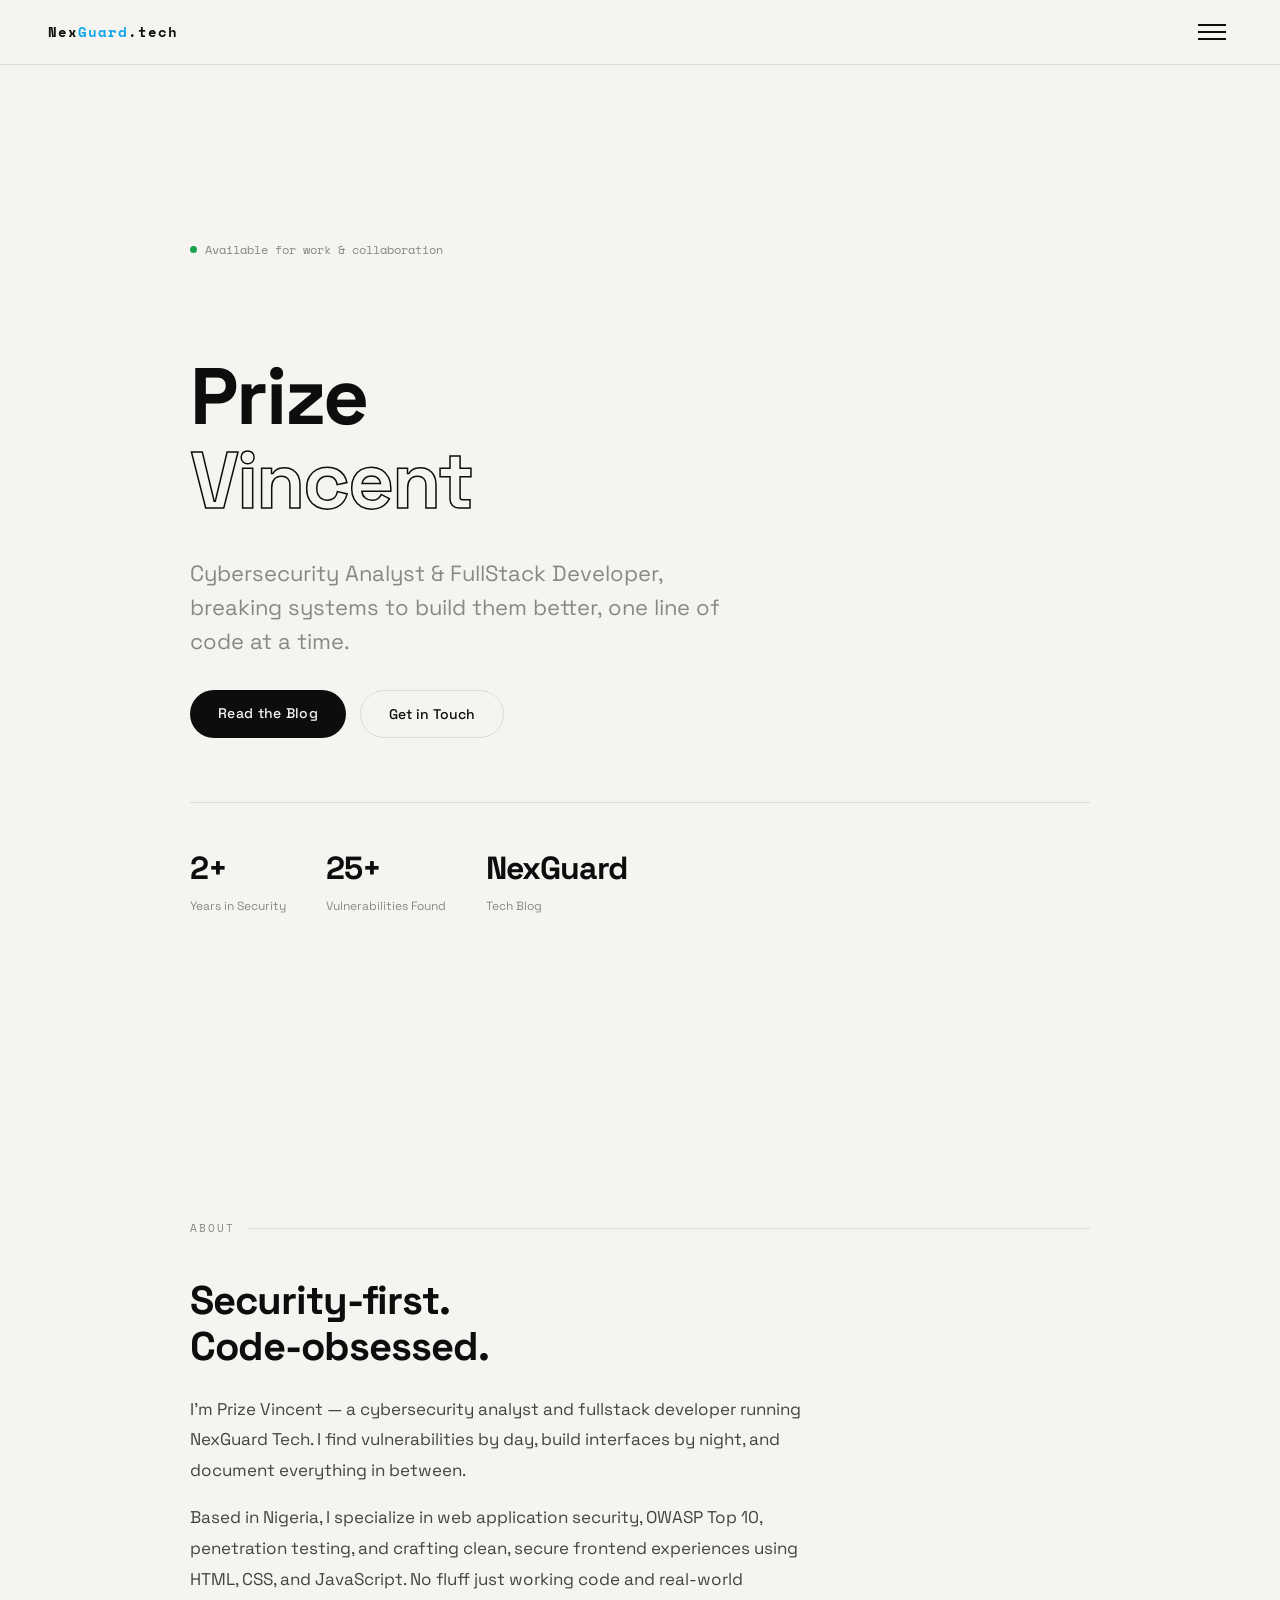
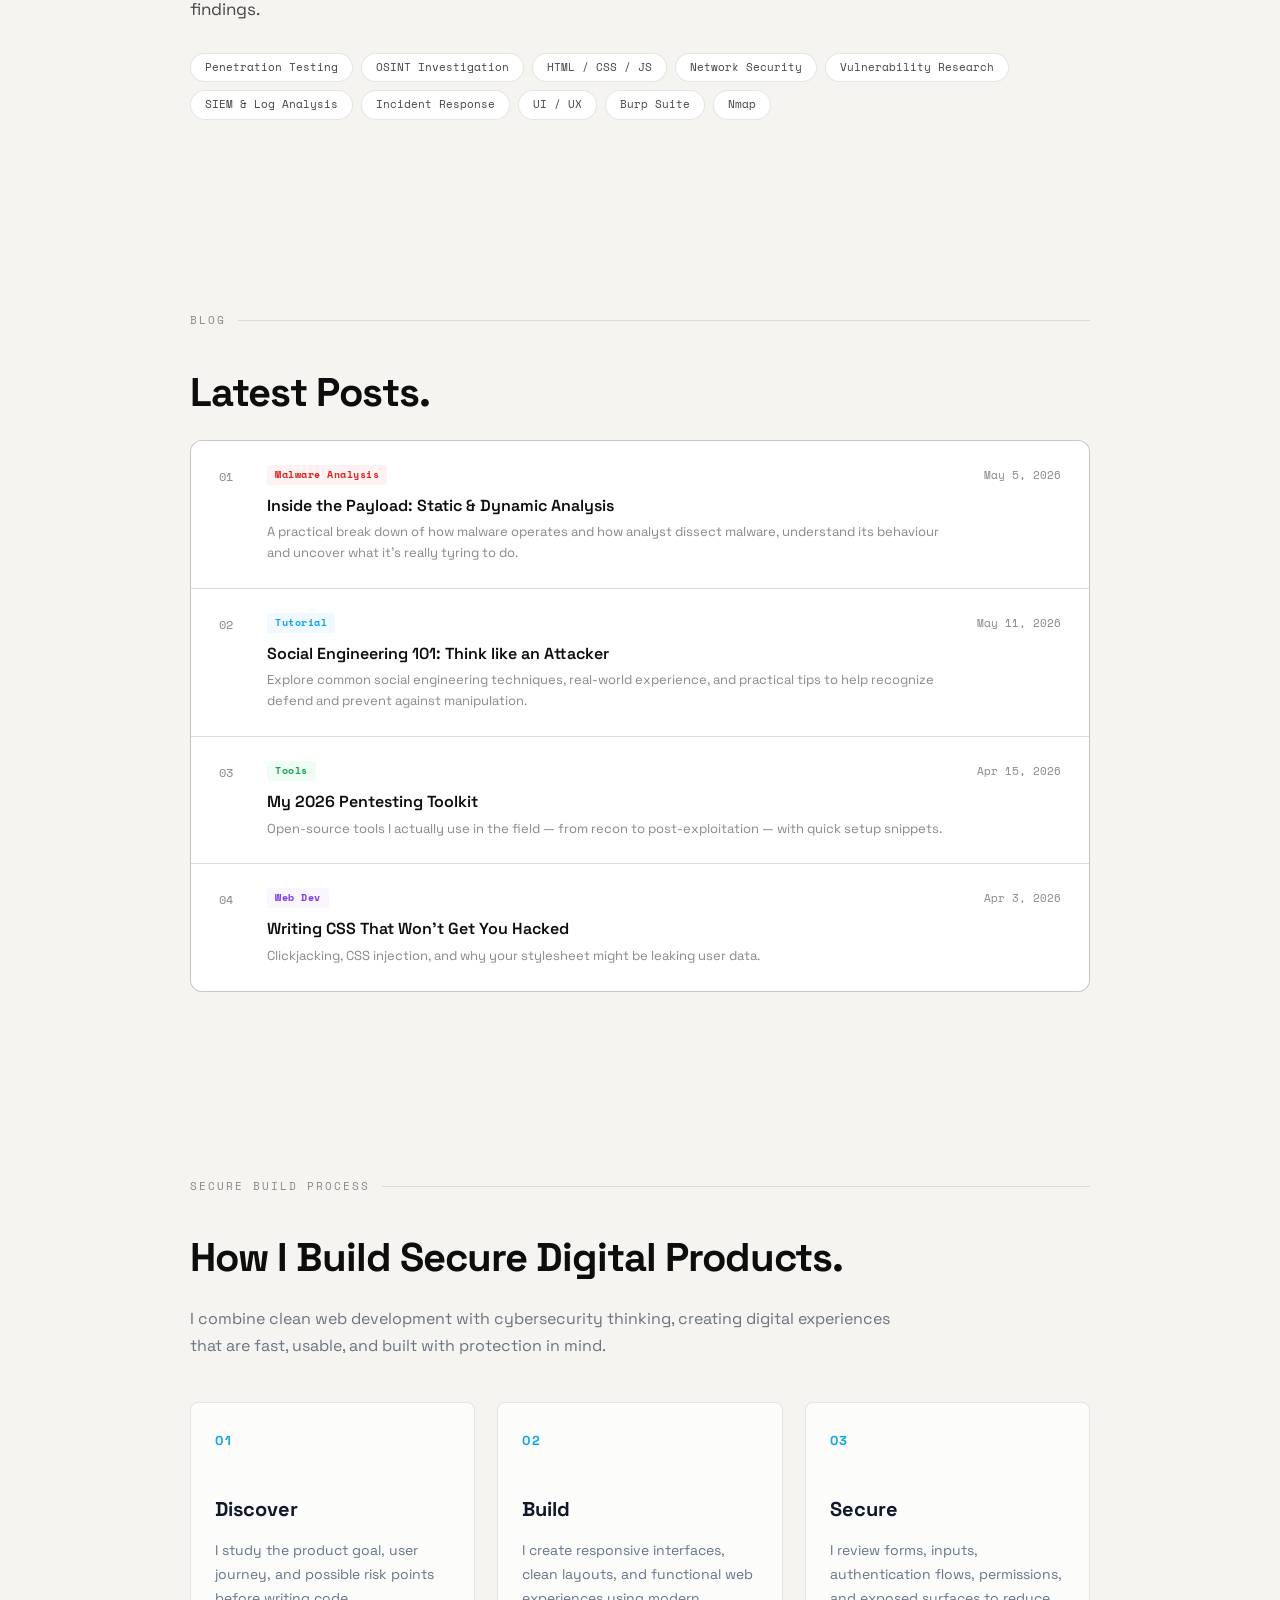
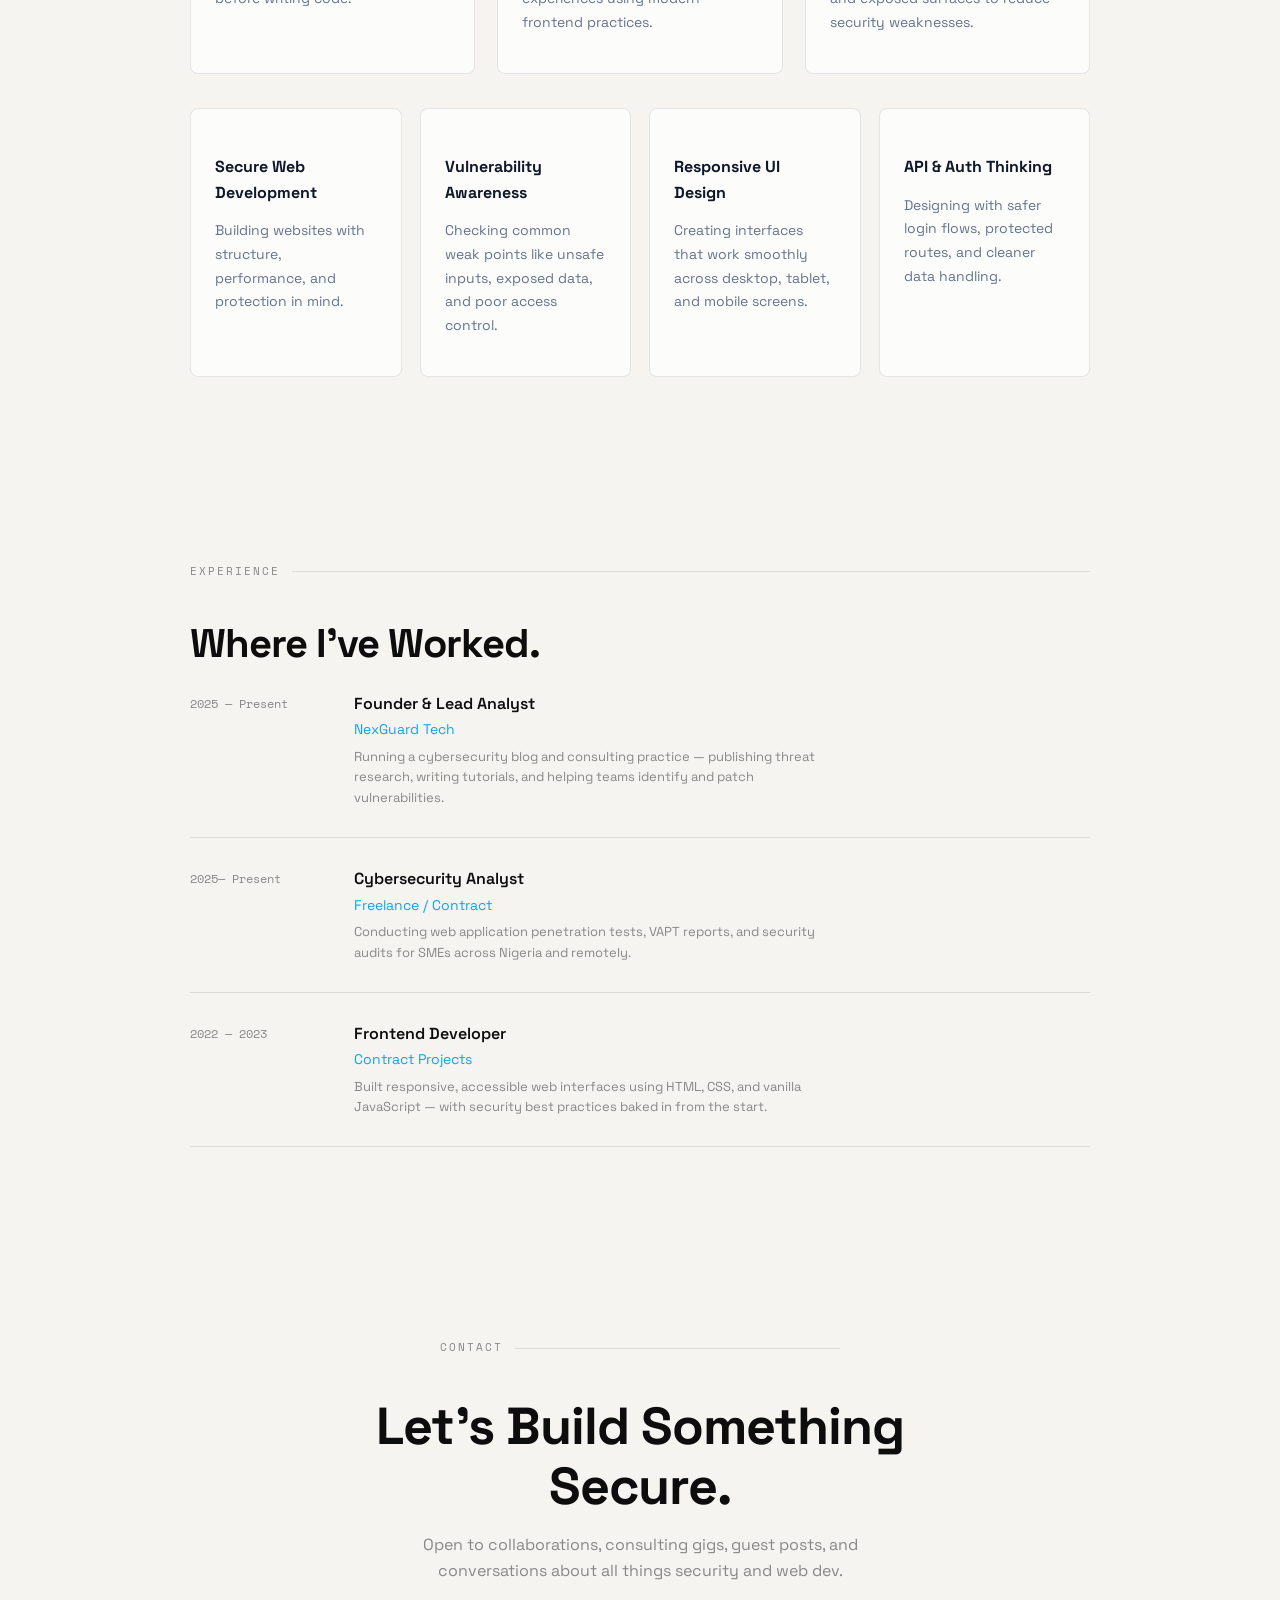
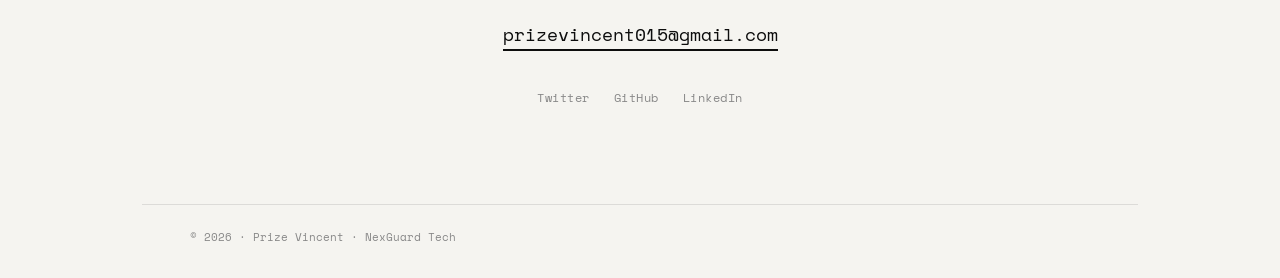
==== CODING folders/My Portfolio/index.html @ 0b5ee286 "Add hamburger menu navigation" ====
<!DOCTYPE html>
<html lang="en">
<head>
<meta charset="UTF-8"/>
<meta name="viewport" content="width=device-width, initial-scale=1.0"/>
<title>NexGuard Tech</title>
<link rel="preconnect" href="https://fonts.googleapis.com"/>
<link href="https://fonts.googleapis.com/css2?family=Space+Grotesk:wght@300;400;500;600;700&family=Space+Mono:wght@400;700&display=swap" rel="stylesheet"/>
<link rel="stylesheet" href="style.css"/>
</head>
<body>
<!-- NAV -->
<nav>
  <a class="nav-logo" href="#hero">Nex<span>Guard</span>.tech</a>

  <button class="menu-toggle" aria-label="Open menu">
    <span></span>
    <span></span>
    <span></span>
  </button>

  <div class="nav-links">
    <a href="#about">About</a>
    <a href="#code">Security Build Process</a>
    <a href="#experience">Experience</a>
    <a href="live-builds.html">Live Builds</a>
    <a href="#contact" class="nav-cta">Contact</a>
  </div>
</nav>


<!-- HERO -->
<section id="hero">
  <div class="hero-tag">
    <span class="hero-dot"></span>
    Available for work &amp; collaboration
  </div>
  <h1 class="hero-name">Prize<br><em>Vincent</em></h1>
  <p class="hero-sub">Cybersecurity Analyst &amp; FullStack Developer, breaking systems to build them better, one line of code at a time.</p>
  <div class="hero-actions">
    <a href="#blog" class="btn-primary">Read the Blog</a>
    <a href="#contact" class="btn-ghost">Get in Touch</a>
  </div>
  <div class="hero-stats">
    <div>
      <div class="stat-num">2+</div>
      <div class="stat-label">Years in Security</div>
    </div>
    <div>
      <div class="stat-num">25+</div>
      <div class="stat-label">Vulnerabilities Found</div>
    </div>
    <div>
      <div class="stat-num">NexGuard</div>
      <div class="stat-label">Tech Blog</div>
    </div>
  </div>
</section>

<!-- ABOUT -->
<section id="about">
  <div class="section-label">About</div>
  <h2 class="section-title">Security-first.<br>Code-obsessed.</h2>
  <p>I'm Prize Vincent — a cybersecurity analyst and fullstack developer running NexGuard Tech. I find vulnerabilities by day, build interfaces by night, and document everything in between.</p>
  <p>Based in Nigeria, I specialize in web application security, OWASP Top 10, penetration testing, and crafting clean, secure frontend experiences using HTML, CSS, and JavaScript. No fluff just working code and real-world findings.</p>
  <div class="about-chips">
    <span class="chip">Penetration Testing</span>
    <span class="chip">OSINT Investigation</span>
    <span class="chip">HTML / CSS / JS</span>
    <span class="chip">Network Security</span>
    <span class="chip">Vulnerability Research</span>
    <span class="chip">SIEM & Log Analysis</span>
    <span class="chip">Incident Response</span>
    <span class="chip">UI / UX</span>
    <span class="chip">Burp Suite</span>
    <span class="chip">Nmap</span>
  </div>
</section>

<!-- BLOG -->
<section id="blog">
  <div class="section-label">Blog</div>
  <h2 class="section-title">Latest Posts.</h2>
  <div class="posts-grid">
    <div class="post-item">
      <span class="post-num">01</span>
      <div class="post-body">
        <div class="post-tags"><span class="tag threat">Malware Analysis</span></div>
        <div class="post-title">Inside the Payload: Static & Dynamic Analysis</div>
        <div class="post-excerpt">A practical break down of how malware operates and how analyst dissect malware, understand its behaviour and uncover what it's really tyring to do.</div>
      </div>
      <span class="post-date">May 5, 2026</span>
    </div>
    <div class="post-item">
      <span class="post-num">02</span>
      <div class="post-body">
        <div class="post-tags"><span class="tag tutorial">Tutorial</span></div>
        <div class="post-title">Social Engineering 101: Think like an Attacker</div>
        <div class="post-excerpt">Explore common social engineering techniques, real-world experience, and practical tips to help recognize defend and prevent against manipulation.</div>
      </div>
      <span class="post-date">May 11, 2026</span>
    </div>
    <div class="post-item">
      <span class="post-num">03</span>
      <div class="post-body">
        <div class="post-tags"><span class="tag tools">Tools</span></div>
        <div class="post-title">My 2026 Pentesting Toolkit</div>
        <div class="post-excerpt">Open-source tools I actually use in the field — from recon to post-exploitation — with quick setup snippets.</div>
      </div>
      <span class="post-date">Apr 15, 2026</span>
    </div>
    <div class="post-item">
      <span class="post-num">04</span>
      <div class="post-body">
        <div class="post-tags"><span class="tag web">Web Dev</span></div>
        <div class="post-title">Writing CSS That Won't Get You Hacked</div>
        <div class="post-excerpt">Clickjacking, CSS injection, and why your stylesheet might be leaking user data.</div>
      </div>
      <span class="post-date">Apr 3, 2026</span>
    </div>
  </div>
</section>

<!-- SECURE BUILD PROCESS -->
<section id="code" class="secure-build">
  <div class="section-label">Secure Build Process</div>
  <h2 class="section-title">How I Build Secure Digital Products.</h2>
  <p class="code-intro">
    I combine clean web development with cybersecurity thinking, creating digital experiences that are fast, usable, and built with protection in mind.
  </p>

  <div class="build-flow">
    <div class="build-step">
      <span class="step-number">01</span>
      <h3>Discover</h3>
      <p>
        I study the product goal, user journey, and possible risk points before writing code.
      </p>
    </div>

    <div class="build-step">
      <span class="step-number">02</span>
      <h3>Build</h3>
      <p>
        I create responsive interfaces, clean layouts, and functional web experiences using modern frontend practices.
      </p>
    </div>

    <div class="build-step">
      <span class="step-number">03</span>
      <h3>Secure</h3>
      <p>
        I review forms, inputs, authentication flows, permissions, and exposed surfaces to reduce security weaknesses.
      </p>
    </div>
  </div>

  <div class="security-grid">
    <div class="security-card">
      <h4>Secure Web Development</h4>
      <p>Building websites with structure, performance, and protection in mind.</p>
    </div>

    <div class="security-card">
      <h4>Vulnerability Awareness</h4>
      <p>Checking common weak points like unsafe inputs, exposed data, and poor access control.</p>
    </div>

    <div class="security-card">
      <h4>Responsive UI Design</h4>
      <p>Creating interfaces that work smoothly across desktop, tablet, and mobile screens.</p>
    </div>

    <div class="security-card">
      <h4>API & Auth Thinking</h4>
      <p>Designing with safer login flows, protected routes, and cleaner data handling.</p>
    </div>
  </div>
</section>


<!-- EXPERIENCE -->
<section id="experience">
  <div class="section-label">Experience</div>
  <h2 class="section-title">Where I've Worked.</h2>
  <div class="exp-list">
    <div class="exp-item">
      <div class="exp-date">2025 — Present</div>
      <div>
        <div class="exp-role">Founder &amp; Lead Analyst</div>
        <div class="exp-company">NexGuard Tech</div>
        <div class="exp-desc">Running a cybersecurity blog and consulting practice — publishing threat research, writing tutorials, and helping teams identify and patch vulnerabilities.</div>
      </div>
    </div>
    <div class="exp-item">
      <div class="exp-date">2025— Present</div>
      <div>
        <div class="exp-role">Cybersecurity Analyst</div>
        <div class="exp-company">Freelance / Contract</div>
        <div class="exp-desc">Conducting web application penetration tests, VAPT reports, and security audits for SMEs across Nigeria and remotely.</div>
      </div>
    </div>
    <div class="exp-item">
      <div class="exp-date">2022 — 2023</div>
      <div>
        <div class="exp-role">Frontend Developer</div>
        <div class="exp-company">Contract Projects</div>
        <div class="exp-desc">Built responsive, accessible web interfaces using HTML, CSS, and vanilla JavaScript — with security best practices baked in from the start.</div>
      </div>
    </div>
  </div>
</section>

<!-- CONTACT -->
<section id="contact">
  <div class="section-label" style="justify-content:center; max-width:400px; margin:0 auto 40px;">Contact</div>
  <h2 class="section-title" style="max-width:560px; margin:0 auto 16px;">Let's Build Something Secure.</h2>
  <p>Open to collaborations, consulting gigs, guest posts, and conversations about all things security and web dev.</p>
  <a href="mailto:hello@nexguardtech.com" class="contact-email">prizevincent015@gmail.com</a>
  <div class="social-links">
    <a href="#">Twitter</a>
    <a href="#">GitHub</a>
    <a href="#">LinkedIn</a>
  </div>
</section>

<!-- FOOTER -->
<footer>
  <span>© 2026 · Prize Vincent · NexGuard Tech</span>

</footer>

<script>
  const menuToggle = document.querySelector(".menu-toggle");
  const navLinks = document.querySelector(".nav-links");

  menuToggle.addEventListener("click", () => {
    navLinks.classList.toggle("active");
  });
</script>

</body>
</html>
---- CODING folders/My Portfolio/style.css ----
*::before,
*::after {
  box-sizing: border-box;
  margin: 0;
  padding: 0;
}

:root {
  --bg: #f5f4f0;
  --bg2: #eceae3;
  --fg: #0d0d0d;
  --fg2: #444;
  --fg3: #888;
  --accent: #1a1a2e;
  --cyan: #0ea5e9;
  --green: #16a34a;
  --red: #dc2626;
  --border: rgba(0, 0, 0, 0.1);
  --card: #fff;
  --mono: "Space Mono", monospace;
  --sans: "Space Grotesk", sans-serif;
}

html {
  scroll-behavior: smooth;
}

body {
  font-family: var(--sans);
  background: var(--bg);
  color: var(--fg);
  line-height: 1.6;
  overflow-x: hidden;
}

/* ─── NAV ─── */
nav {
  position: fixed;
  top: 0;
  left: 0;
  right: 0;
  z-index: 100;
  display: flex;
  align-items: center;
  justify-content: space-between;
  padding: 18px 48px;
  background: rgba(245, 244, 240, 0.88);
  backdrop-filter: blur(12px);
  border-bottom: 1px solid var(--border);
}

.nav-logo {
  font-family: var(--mono);
  font-size: 14px;
  font-weight: 700;
  letter-spacing: 1px;
  color: var(--fg);
  text-decoration: none;
}

.nav-logo span {
  color: var(--cyan);
}

.menu-toggle {
  display: flex;
  flex-direction: column;
  gap: 5px;
  background: none;
  border: none;
  cursor: pointer;
  padding: 6px;
}

.menu-toggle span {
  width: 28px;
  height: 2px;
  background: var(--fg);
  display: block;
}

.nav-links {
  display: none;
  position: absolute;
  top: 100%;
  right: 48px;
  min-width: 230px;
  flex-direction: column;
  align-items: stretch;
  gap: 0;
  padding: 10px;
  background: var(--card);
  border: 1px solid var(--border);
  border-radius: 8px;
  box-shadow: 0 18px 45px rgba(0, 0, 0, 0.08);
}

.nav-links.active {
  display: flex;
}

.nav-links a {
  font-size: 13px;
  color: var(--fg2);
  text-decoration: none;
  letter-spacing: 0.3px;
  padding: 10px 12px;
  border-radius: 6px;
  transition: color 0.2s, background 0.2s;
}

.nav-links a:hover {
  color: var(--fg);
  background: var(--bg2);
}

.nav-cta {
  font-size: 12px;
  padding: 10px 12px;
  background: var(--fg);
  color: var(--bg);
  border-radius: 6px;
  text-decoration: none;
  font-weight: 500;
  letter-spacing: 0.5px;
  transition: opacity 0.2s;
}

.nav-cta:hover {
  opacity: 0.8;
}


/* ─── SECTIONS ─── */
section {
  padding: 96px 48px;
  max-width: 900px;
  margin: 0 auto;
}

/* ─── HERO ─── */
#hero {
  min-height: 100vh;
  display: flex;
  flex-direction: column;
  justify-content: center;
  padding-top: 120px;
}
.hero-tag {
  display: inline-flex;
  align-items: center;
  gap: 8px;
  font-family: var(--mono);
  font-size: 12px;
  color: var(--fg3);
  margin-bottom: 28px;
}
.hero-dot {
  width: 7px;
  height: 7px;
  border-radius: 50%;
  background: var(--green);
  animation: blink 2s infinite;
}
@keyframes blink {
  0%,
  100% {
    opacity: 1;
  }
  50% {
    opacity: 0.2;
  }
}

h1.hero-name {
  font-size: clamp(48px, 8vw, 80px);
  font-weight: 700;
  line-height: 1.05;
  letter-spacing: -2px;
  color: var(--fg);
  margin-bottom: 12px;
}
h1.hero-name em {
  font-style: normal;
  color: transparent;
  -webkit-text-stroke: 1.5px var(--fg);
}
.hero-sub {
  font-size: clamp(16px, 2.5vw, 22px);
  color: var(--fg3);
  font-weight: 400;
  margin-bottom: 32px;
  max-width: 540px;
  line-height: 1.55;
}
.hero-actions {
  display: flex;
  gap: 14px;
  flex-wrap: wrap;
}
.btn-primary {
  padding: 12px 28px;
  background: var(--fg);
  color: var(--bg);
  border-radius: 100px;
  text-decoration: none;
  font-size: 14px;
  font-weight: 500;
  letter-spacing: 0.3px;
  transition: opacity 0.2s;
}
.btn-primary:hover {
  opacity: 0.75;
}
.btn-ghost {
  padding: 12px 28px;
  background: transparent;
  color: var(--fg);
  border-radius: 100px;
  text-decoration: none;
  font-size: 14px;
  font-weight: 500;
  border: 1px solid var(--border);
  transition: background 0.2s;
}
.btn-ghost:hover {
  background: var(--bg2);
}

.hero-stats {
  display: flex;
  gap: 40px;
  margin-top: 64px;
  padding-top: 40px;
  border-top: 1px solid var(--border);
}
.stat-num {
  font-size: 32px;
  font-weight: 700;
  color: var(--fg);
  letter-spacing: -1px;
}
.stat-label {
  font-size: 12px;
  color: var(--fg3);
  margin-top: 2px;
}

/* ─── SECTION HEADINGS ─── */
.section-label {
  font-family: var(--mono);
  font-size: 11px;
  letter-spacing: 2px;
  text-transform: uppercase;
  color: var(--fg3);
  margin-bottom: 40px;
  display: flex;
  align-items: center;
  gap: 12px;
}
.section-label::after {
  content: "";
  flex: 1;
  height: 1px;
  background: var(--border);
}

h2.section-title {
  font-size: clamp(28px, 4vw, 40px);
  font-weight: 700;
  letter-spacing: -1px;
  margin-bottom: 24px;
  line-height: 1.15;
}

/* ─── ABOUT ─── */
#about p {
  font-size: 17px;
  color: var(--fg2);
  max-width: 620px;
  line-height: 1.8;
  margin-bottom: 16px;
}
.about-chips {
  display: flex;
  flex-wrap: wrap;
  gap: 8px;
  margin-top: 28px;
}
.chip {
  font-family: var(--mono);
  font-size: 11px;
  padding: 5px 14px;
  border: 1px solid var(--border);
  border-radius: 100px;
  color: var(--fg2);
  background: var(--card);
}

/* ─── BLOG ─── */
.posts-grid {
  display: flex;
  flex-direction: column;
  gap: 1px;
  background: var(--border);
  border: 1px solid var(--border);
  border-radius: 12px;
  overflow: hidden;
}
.post-item {
  background: var(--card);
  padding: 24px 28px;
  display: flex;
  align-items: flex-start;
  gap: 20px;
  text-decoration: none;
  color: inherit;
  transition: background 0.15s;
  cursor: pointer;
}
.post-item:hover {
  background: var(--bg2);
}
.post-num {
  font-family: var(--mono);
  font-size: 12px;
  color: var(--fg3);
  min-width: 28px;
  padding-top: 2px;
}
.post-body {
  flex: 1;
}
.post-tags {
  display: flex;
  gap: 8px;
  margin-bottom: 8px;
}
.tag {
  font-family: var(--mono);
  font-size: 10px;
  letter-spacing: 0.5px;
  padding: 2px 8px;
  border-radius: 3px;
  font-weight: 700;
}
.tag.threat {
  background: #fef2f2;
  color: var(--red);
}
.tag.tutorial {
  background: #f0f9ff;
  color: var(--cyan);
}
.tag.tools {
  background: #f0fdf4;
  color: var(--green);
}
.tag.web {
  background: #faf5ff;
  color: #7c3aed;
}
.post-title {
  font-size: 16px;
  font-weight: 600;
  margin-bottom: 4px;
}
.post-excerpt {
  font-size: 13px;
  color: var(--fg3);
  line-height: 1.6;
}
.post-date {
  font-family: var(--mono);
  font-size: 11px;
  color: var(--fg3);
  min-width: 90px;
  text-align: right;
  padding-top: 2px;
}

.secure-build {
  padding: 90px 6%;
}

.secure-build .code-intro {
  max-width: 720px;
  margin-bottom: 42px;
  color: #6b7280;
  font-size: 16px;
  line-height: 1.7;
}

.build-flow {
  display: grid;
  grid-template-columns: repeat(3, 1fr);
  gap: 22px;
  margin-bottom: 34px;
}

.build-step,
.security-card {
  border: 1px solid rgba(15, 23, 42, 0.1);
  background: rgba(255, 255, 255, 0.72);
  border-radius: 8px;
  padding: 24px;
  transition: transform 0.25s ease, border-color 0.25s ease, box-shadow 0.25s ease;
}

.build-step:hover,
.security-card:hover {
  transform: translateY(-4px);
  border-color: rgba(14, 165, 233, 0.45);
  box-shadow: 0 18px 45px rgba(15, 23, 42, 0.08);
}

.step-number {
  display: inline-block;
  margin-bottom: 22px;
  color: #0ea5e9;
  font-size: 13px;
  font-weight: 700;
  letter-spacing: 1.5px;
}

.build-step h3,
.security-card h4 {
  margin-bottom: 10px;
  color: #0f172a;
  font-size: 20px;
}

.build-step p,
.security-card p {
  color: #64748b;
  font-size: 14px;
  line-height: 1.7;
}

.security-grid {
  display: grid;
  grid-template-columns: repeat(4, 1fr);
  gap: 18px;
}

.security-card h4 {
  font-size: 16px;
}

@media (max-width: 900px) {
  .build-flow,
  .security-grid {
    grid-template-columns: repeat(2, 1fr);
  }
}

@media (max-width: 620px) {
  .secure-build {
    padding: 70px 5%;
  }

  .build-flow,
  .security-grid {
    grid-template-columns: 1fr;
  }
}

/* ─── EXPERIENCE ─── */
.exp-list {
  display: flex;
  flex-direction: column;
}
.exp-item {
  display: grid;
  grid-template-columns: 140px 1fr;
  gap: 24px;
  padding: 28px 0;
  border-bottom: 1px solid var(--border);
  align-items: start;
}
.exp-item:first-child {
  padding-top: 0;
}
.exp-date {
  font-family: var(--mono);
  font-size: 12px;
  color: var(--fg3);
  padding-top: 3px;
}
.exp-role {
  font-size: 16px;
  font-weight: 600;
  color: var(--fg);
}
.exp-company {
  font-size: 14px;
  color: var(--cyan);
  margin-top: 2px;
}
.exp-desc {
  font-size: 13px;
  color: var(--fg3);
  margin-top: 6px;
  line-height: 1.6;
  max-width: 480px;
}

/* ─── CONTACT ─── */
#contact {
  text-align: center;
}
#contact h2 {
  font-size: clamp(32px, 5vw, 52px);
  max-width: 600px;
  margin: 0 auto 20px;
}
#contact p {
  color: var(--fg3);
  font-size: 16px;
  margin-bottom: 36px;
  max-width: 440px;
  margin-left: auto;
  margin-right: auto;
}
.contact-email {
  font-family: var(--mono);
  font-size: 18px;
  color: var(--fg);
  text-decoration: none;
  border-bottom: 2px solid var(--fg);
  padding-bottom: 2px;
  transition: opacity 0.2s;
}
.contact-email:hover {
  opacity: 0.5;
}
.social-links {
  display: flex;
  justify-content: center;
  gap: 24px;
  margin-top: 40px;
}
.social-links a {
  font-family: var(--mono);
  font-size: 12px;
  color: var(--fg3);
  text-decoration: none;
  letter-spacing: 0.5px;
  transition: color 0.2s;
}
.social-links a:hover {
  color: var(--fg);
}

/* ─── FOOTER ─── */
footer {
  max-width: 900px;
  margin: 0 auto;
  padding: 24px 48px;
  border-top: 1px solid var(--border);
  display: flex;
  justify-content: space-between;
  align-items: center;
  font-family: var(--mono);
  font-size: 11px;
  color: var(--fg3);
}


/* LIVE BUILDS PAGE */
.live-builds-hero {
  min-height: 62vh;
  max-width: 1100px;
  padding-top: 150px;
  display: flex;
  flex-direction: column;
  justify-content: center;
}

.live-builds-hero h1 {
  font-size: clamp(52px, 9vw, 110px);
  line-height: 0.95;
  letter-spacing: -3px;
  margin-bottom: 24px;
  color: var(--fg);
}

.live-builds-hero p {
  max-width: 620px;
  color: var(--fg3);
  font-size: clamp(16px, 2vw, 20px);
  line-height: 1.7;
}

.live-builds-section {
  max-width: 1100px;
  padding-top: 40px;
}

.live-builds-grid {
  display: grid;
  grid-template-columns: repeat(2, 1fr);
  gap: 24px;
}

.live-build-card {
  background: var(--card);
  border: 1px solid var(--border);
  border-radius: 8px;
  overflow: hidden;
  transition: transform 0.25s ease, box-shadow 0.25s ease, border-color 0.25s ease;
}

.live-build-card:hover {
  transform: translateY(-5px);
  border-color: rgba(14, 165, 233, 0.45);
  box-shadow: 0 20px 50px rgba(0, 0, 0, 0.08);
}

.live-build-preview {
  width: 100%;
  aspect-ratio: 16 / 10;
  background: var(--bg2);
  border-bottom: 1px solid var(--border);
  overflow: hidden;
}

.live-build-preview img {
  width: 100%;
  height: 100%;
  object-fit: cover;
  display: block;
}

.live-build-content {
  padding: 24px;
}

.live-build-category {
  display: inline-block;
  font-family: var(--mono);
  font-size: 10px;
  letter-spacing: 1px;
  text-transform: uppercase;
  color: var(--cyan);
  margin-bottom: 12px;
}

.live-build-content h2 {
  font-size: 22px;
  line-height: 1.2;
  letter-spacing: -0.5px;
  margin-bottom: 10px;
  color: var(--fg);
}

.live-build-content p {
  font-size: 14px;
  color: var(--fg3);
  line-height: 1.7;
  margin-bottom: 18px;
}

.live-build-stack {
  display: flex;
  flex-wrap: wrap;
  gap: 8px;
  margin-bottom: 22px;
}

.live-build-stack span {
  font-family: var(--mono);
  font-size: 10px;
  padding: 5px 10px;
  border: 1px solid var(--border);
  border-radius: 100px;
  color: var(--fg2);
  background: var(--bg);
}

.live-build-link {
  display: inline-flex;
  align-items: center;
  justify-content: center;
  padding: 10px 18px;
  background: var(--fg);
  color: var(--bg);
  border-radius: 100px;
  text-decoration: none;
  font-size: 13px;
  font-weight: 500;
  transition: opacity 0.2s ease;
}

.live-build-link:hover {
  opacity: 0.75;
}

/* ─── RESPONSIVE ─── */
@media (max-width: 900px) {
  section,
  footer,
  .live-builds-hero,
  .live-builds-section {
    max-width: 100%;
    padding-left: 28px;
    padding-right: 28px;
  }

  .build-flow,
  .security-grid,
  .live-builds-grid {
    grid-template-columns: repeat(2, 1fr);
  }

  .post-item {
    align-items: flex-start;
  }
}

@media (max-width: 760px) {
  nav {
    padding: 14px 20px;
    gap: 16px;
  }

  .nav-logo {
    font-size: 12px;
    flex: 0 0 auto;
  }

  .nav-links {
    gap: 14px;
    overflow-x: auto;
    scrollbar-width: none;
    max-width: 100%;
  }

  .nav-links::-webkit-scrollbar {
    display: none;
  }

  .nav-links a {
    display: inline-block;
    white-space: nowrap;
    font-size: 12px;
  }

  .nav-cta {
    padding: 7px 14px;
  }

  section {
    padding: 76px 22px;
  }

  #hero {
    min-height: auto;
    padding-top: 130px;
  }

  h1.hero-name {
    font-size: clamp(44px, 15vw, 68px);
    letter-spacing: 0;
  }

  .hero-sub {
    font-size: 16px;
  }

  .hero-actions {
    flex-direction: column;
    align-items: flex-start;
  }

  .btn-primary,
  .btn-ghost {
    width: 100%;
    text-align: center;
  }

  .hero-stats {
    gap: 22px;
    flex-wrap: wrap;
    margin-top: 44px;
  }

  .stat-num {
    font-size: 26px;
  }

  .post-item {
    flex-direction: column;
    gap: 10px;
    padding: 22px;
  }

  .post-date {
    text-align: left;
  }

  .build-flow,
  .security-grid,
  .live-builds-grid {
    grid-template-columns: 1fr;
  }

  .secure-build {
    padding: 76px 22px;
  }

  .build-step,
  .security-card,
  .live-build-card {
    padding: 22px;
  }

  .exp-item {
    grid-template-columns: 1fr;
    gap: 6px;
  }

  .live-builds-hero {
    min-height: auto;
    padding-top: 135px;
    padding-bottom: 56px;
  }

  .live-builds-hero h1 {
    font-size: clamp(46px, 16vw, 76px);
    letter-spacing: 0;
  }

  .live-builds-section {
    padding-top: 20px;
  }

  .live-build-content {
    padding: 22px;
  }

  footer {
    flex-direction: column;
    gap: 8px;
    text-align: center;
    padding: 24px 22px;
  }
}

@media (max-width: 420px) {
  nav {
    padding: 12px 16px;
  }

  .nav-links {
    gap: 12px;
  }

  section {
    padding-left: 18px;
    padding-right: 18px;
  }

  .hero-stats {
    flex-direction: column;
    gap: 18px;
  }

  .section-label {
    font-size: 10px;
    letter-spacing: 1.4px;
  }

  .live-build-preview {
    aspect-ratio: 4 / 3;
  }
}

.live-build-preview.slider {
  position: relative;
  overflow: hidden;
}

.slide-track {
  display: flex;
  width: 200%;
  height: 100%;
  animation: buildSlider 8s infinite ease-in-out;
}

.slide-track img {
  width: 50%;
  height: 100%;
  object-fit: cover;
  flex-shrink: 0;
}

@keyframes buildSlider {
  0%,
  42% {
    transform: translateX(0);
  }

  50%,
  92% {
    transform: translateX(-50%);
  }

  100% {
    transform: translateX(0);
  }
}
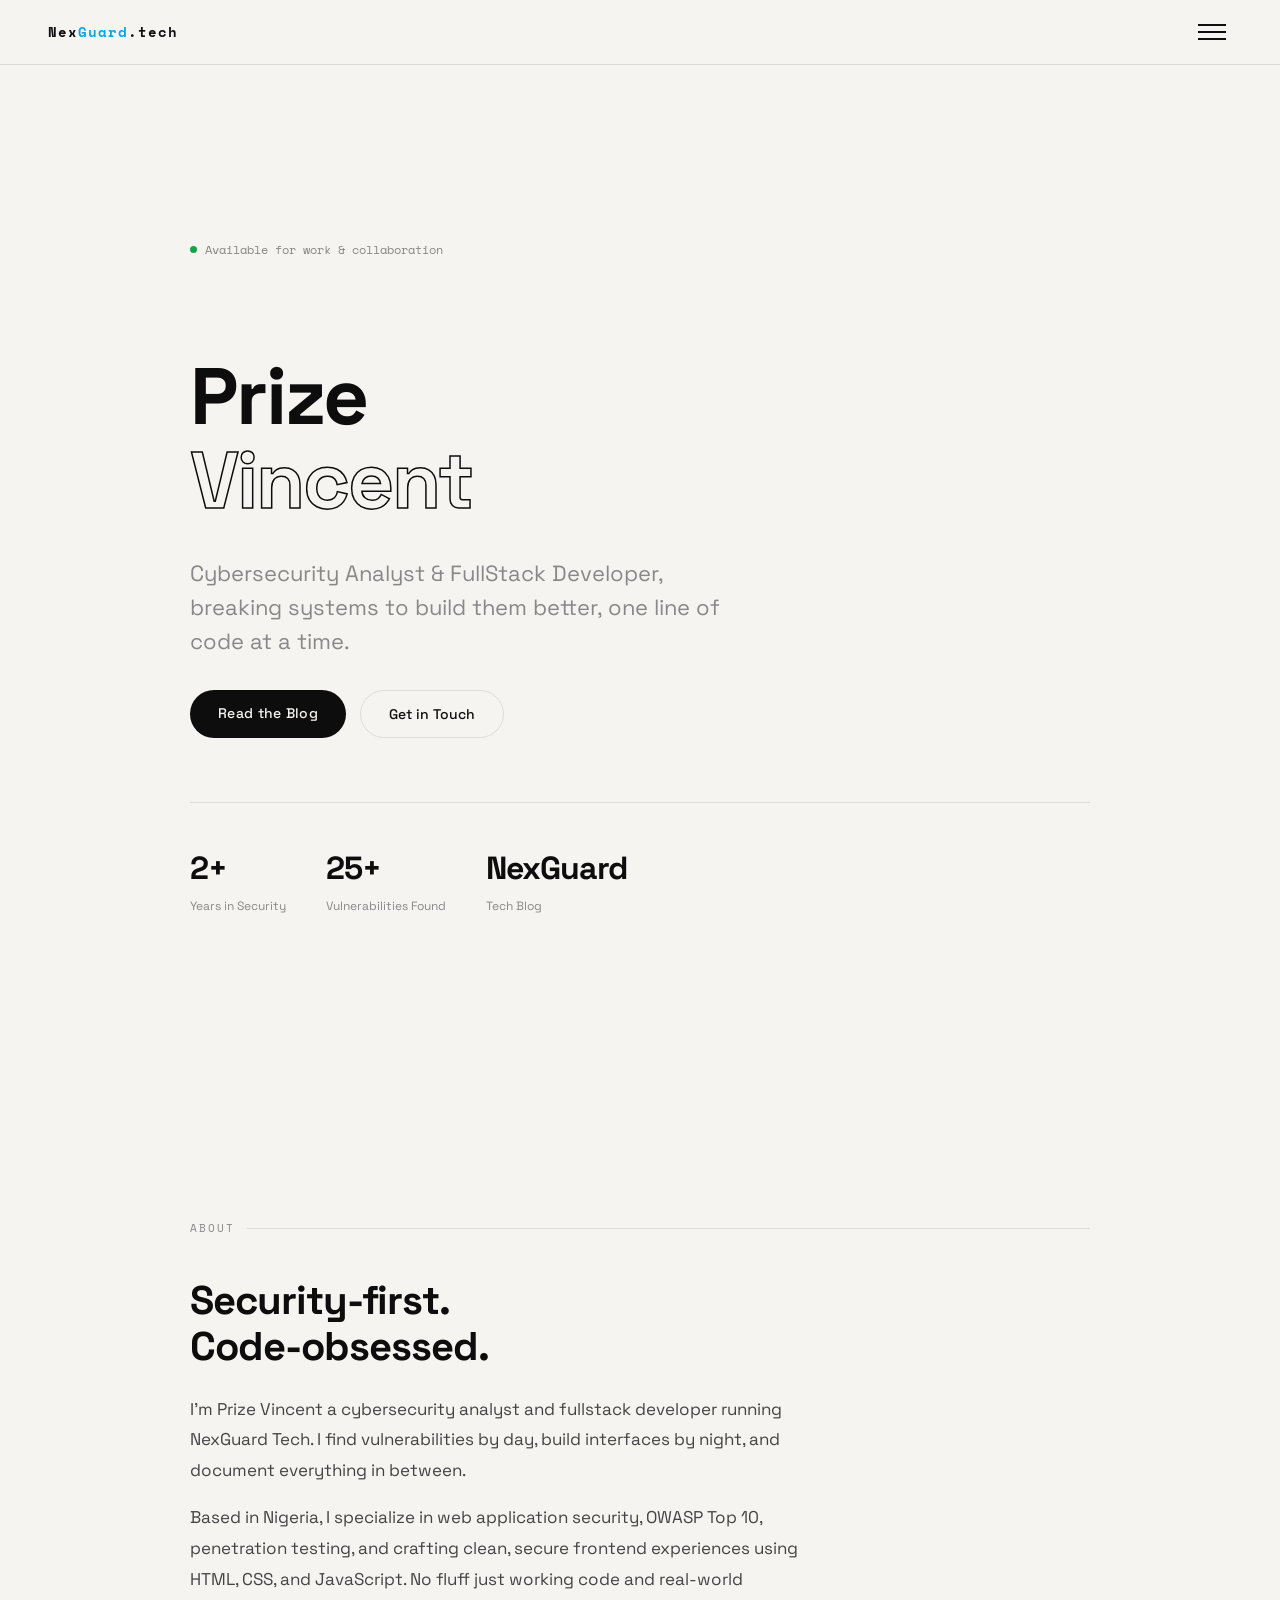
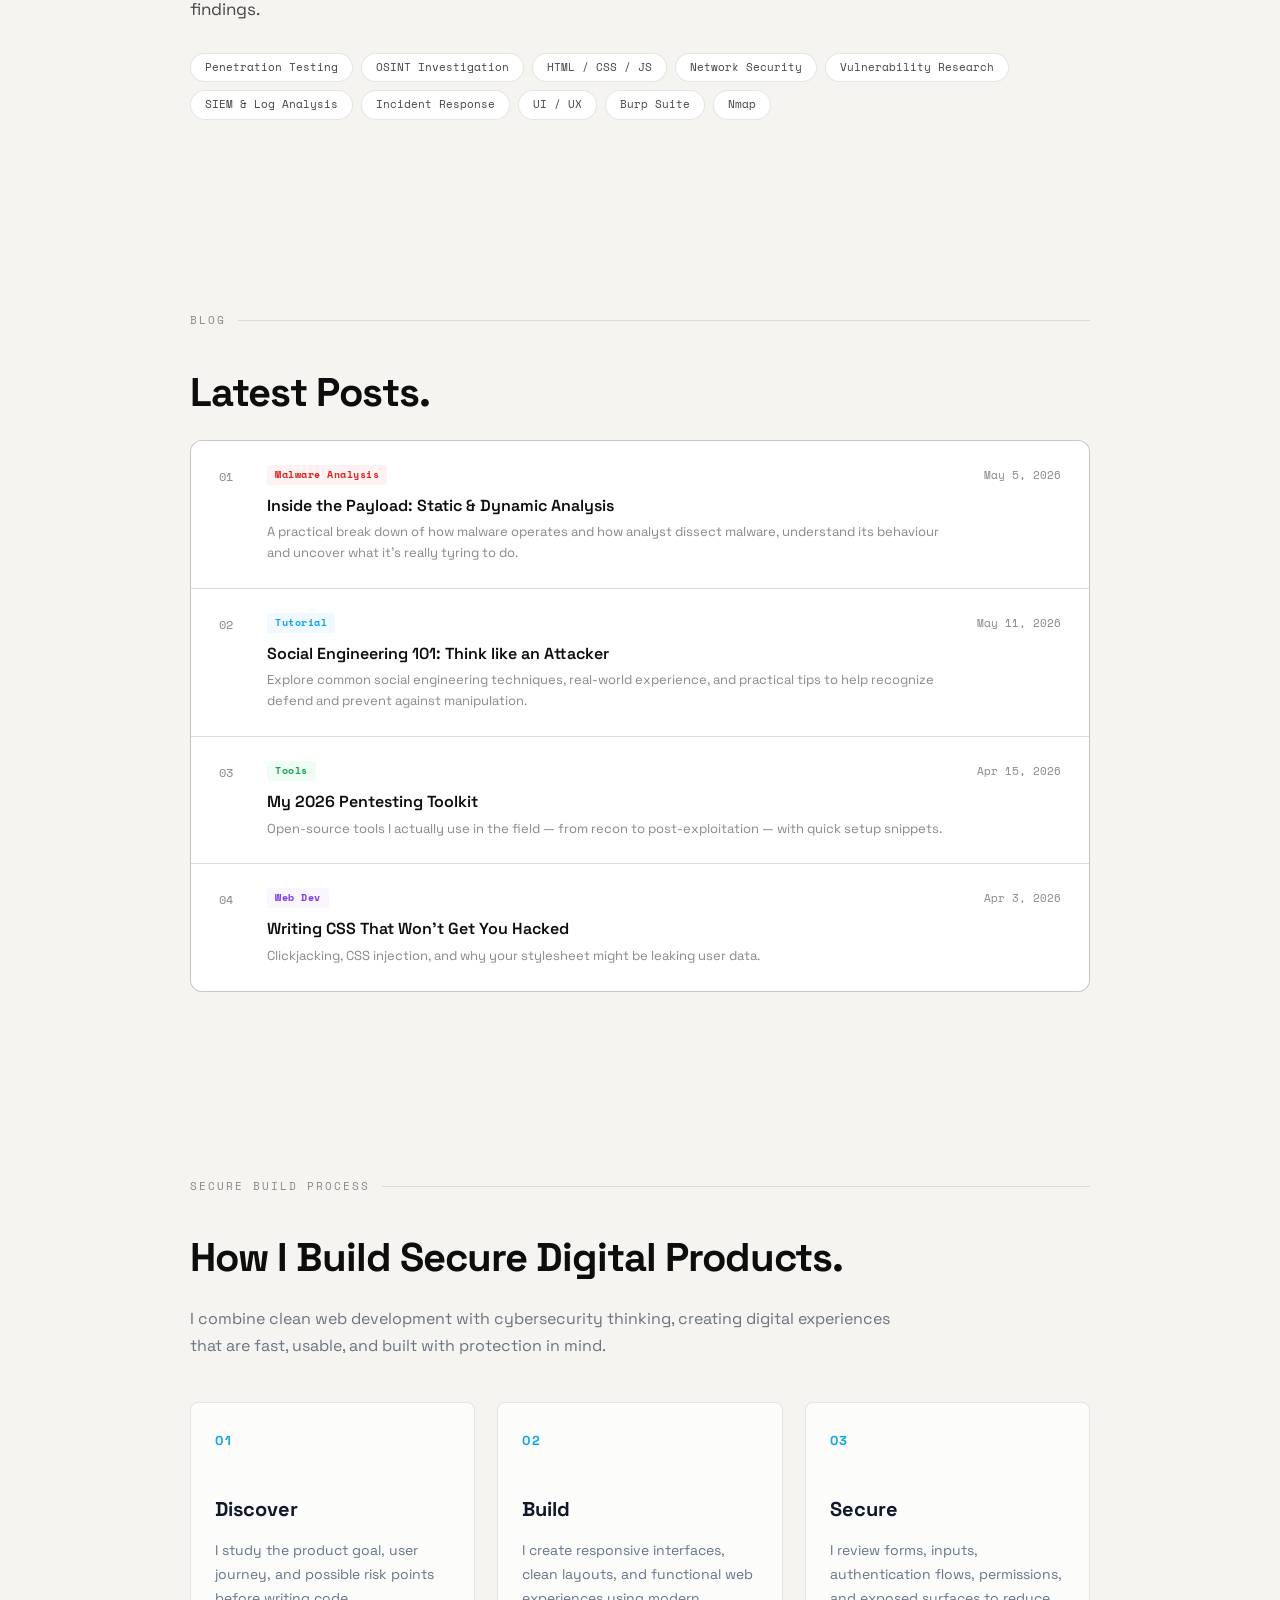
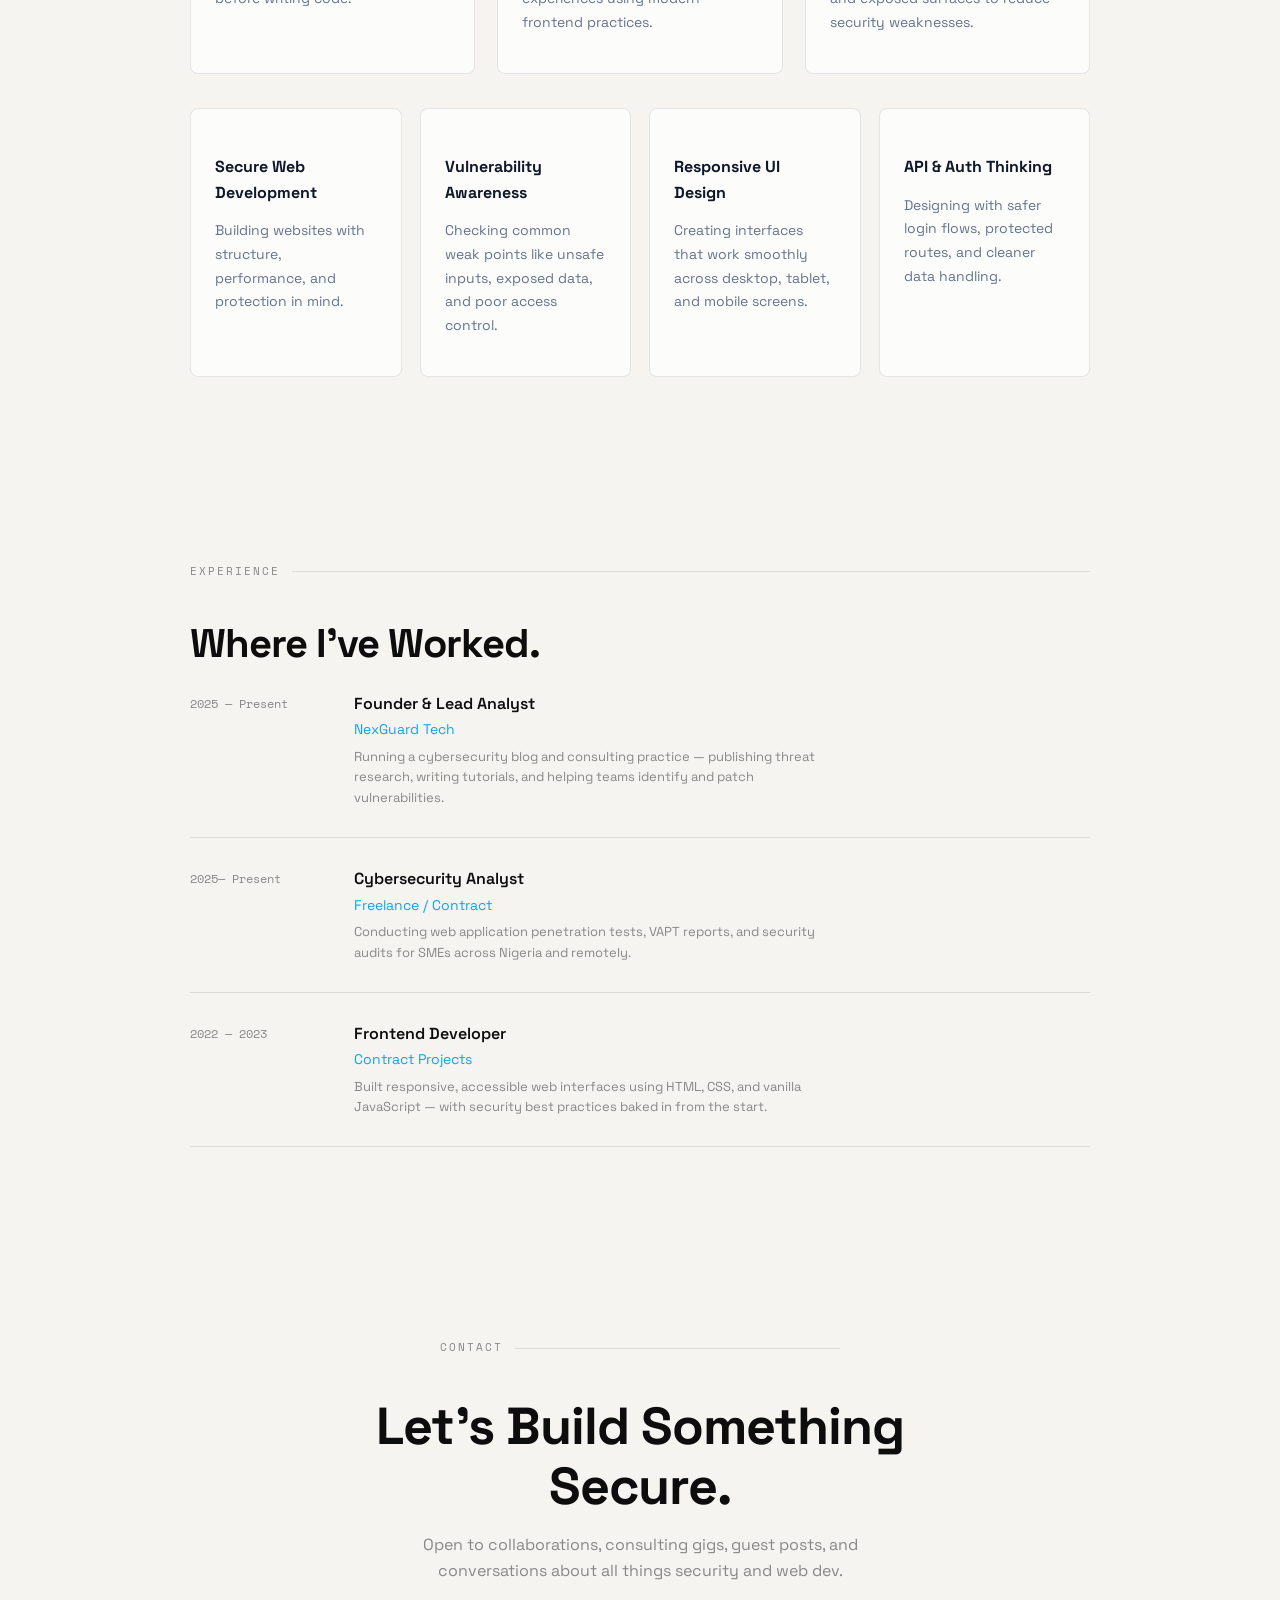
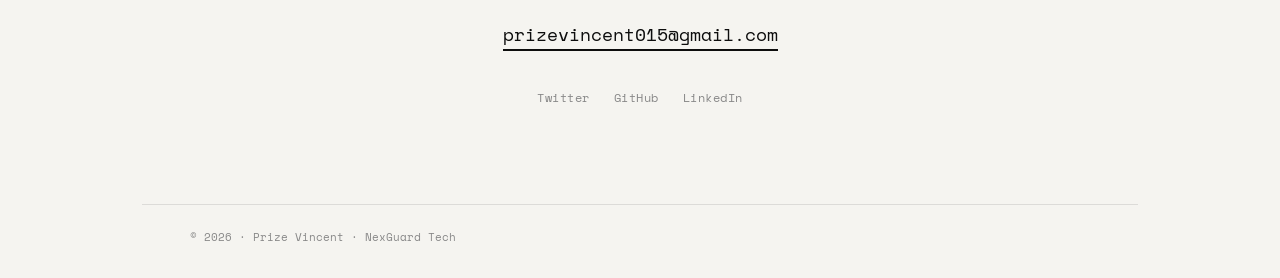
==== commit 2d8a4bc8: "Commit" ====
--- a/CODING folders/My Portfolio/index.html
+++ b/CODING folders/My Portfolio/index.html
@@ -61,7 +61,7 @@
 <section id="about">
   <div class="section-label">About</div>
   <h2 class="section-title">Security-first.<br>Code-obsessed.</h2>
-  <p>I'm Prize Vincent — a cybersecurity analyst and fullstack developer running NexGuard Tech. I find vulnerabilities by day, build interfaces by night, and document everything in between.</p>
+  <p>I'm Prize Vincent a cybersecurity analyst and fullstack developer running NexGuard Tech. I find vulnerabilities by day, build interfaces by night, and document everything in between.</p>
   <p>Based in Nigeria, I specialize in web application security, OWASP Top 10, penetration testing, and crafting clean, secure frontend experiences using HTML, CSS, and JavaScript. No fluff just working code and real-world findings.</p>
   <div class="about-chips">
     <span class="chip">Penetration Testing</span>
@@ -216,7 +216,7 @@
   <div class="section-label" style="justify-content:center; max-width:400px; margin:0 auto 40px;">Contact</div>
   <h2 class="section-title" style="max-width:560px; margin:0 auto 16px;">Let's Build Something Secure.</h2>
   <p>Open to collaborations, consulting gigs, guest posts, and conversations about all things security and web dev.</p>
-  <a href="mailto:hello@nexguardtech.com" class="contact-email">prizevincent015@gmail.com</a>
+  <a href="mailto:prizevincent015@gmail.com" class="contact-email">prizevincent015@gmail.com</a>
   <div class="social-links">
     <a href="#">Twitter</a>
     <a href="#">GitHub</a>
